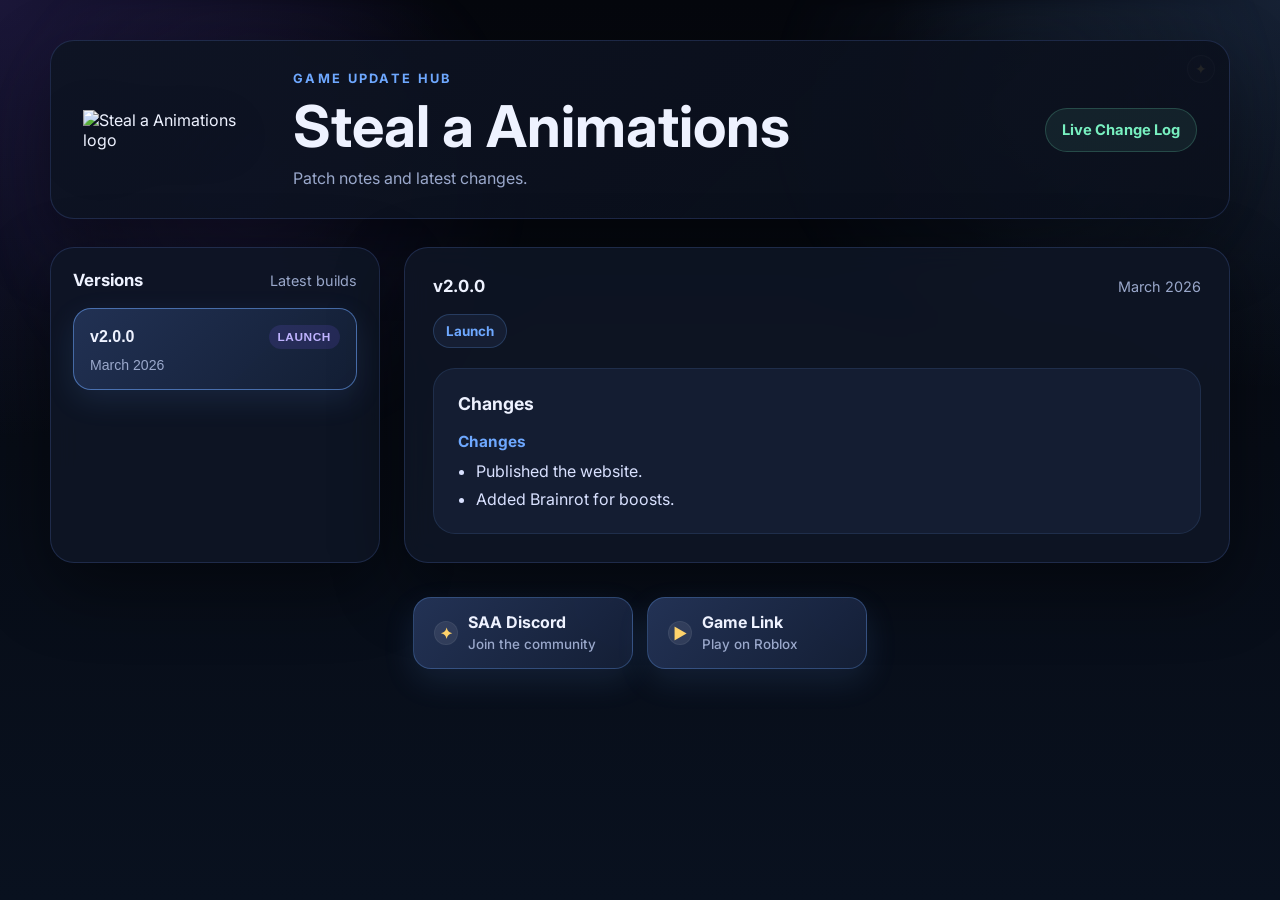
==== index.html @ 0768f2f4 "Add files via upload" ====
<!DOCTYPE html>
<html lang="en">
<head>
  <meta charset="UTF-8" />
  <meta name="viewport" content="width=device-width, initial-scale=1.0" />
  <title>Steal a Animations</title>
  <link rel="preconnect" href="https://fonts.googleapis.com" />
  <link rel="preconnect" href="https://fonts.gstatic.com" crossorigin />
  <link href="https://fonts.googleapis.com/css2?family=Cinzel:wght@700;800&family=Inter:wght@400;500;600;700;800&display=swap" rel="stylesheet" />
  <link rel="stylesheet" href="styles.css" />
</head>
<body>
  <div class="background-glow"></div>
  <div id="confettiLayer" class="confetti-layer" aria-hidden="true"></div>
  <div id="secretMessage" class="secret-message" aria-hidden="true">
    <div class="secret-message-card">
      <div>CONGRATS, YOU WON BRAINROT STOCK 2/3!!!</div>
      <div class="secret-message-subtitle">WRITE TO JAIVIVO ON DISCORD!</div>
    </div>
  </div>

  <main class="app-shell">
    <header class="hero">
      <button id="secretButton" class="secret-button" type="button" aria-label="Secret surprise">✦</button>
      <div class="hero-brand">
        <img class="hero-logo" src="assets/logo.png" alt="Steal a Animations logo" />
      </div>
      <div class="hero-copy">
        <p class="eyebrow">Game Update Hub</p>
        <h1>Steal a Animations</h1>
        <p class="hero-subtitle">Patch notes and latest changes.</p>
      </div>
      <div class="hero-badge">Live Change Log</div>
    </header>

    <section class="updates-layout">
      <aside class="versions-panel">
        <div class="panel-header">
          <h2>Versions</h2>
          <span>Latest builds</span>
        </div>
        <div id="versionList" class="version-list" aria-label="Patch versions"></div>
      </aside>

      <section class="details-panel">
        <div class="panel-header">
          <h2 id="detailsVersion">Version</h2>
          <span id="detailsDate">Release date</span>
        </div>

        <div class="meta-row">
          <span class="meta-pill" id="detailsTag">Update</span>
        </div>

        <div class="changes-card">
          <h3>Changes</h3>
          <div id="changesContent" class="changes-content"></div>
        </div>
      </section>
    </section>

    <footer class="footer-links">
      <a class="footer-button" href="https://discord.gg/XKnsjCn2jM" target="_blank" rel="noreferrer" data-icon="✦">
        <span class="footer-button-label">SAA Discord</span>
        <span class="footer-button-subtitle">Join the community</span>
      </a>
      <a class="footer-button" href="https://www.roblox.com/games/136564450606437/Steal-A-Animations" target="_blank" rel="noreferrer" data-icon="▶">
        <span class="footer-button-label">Game Link</span>
        <span class="footer-button-subtitle">Play on Roblox</span>
      </a>
    </footer>
  </main>

  <script src="script.js"></script>
</body>
</html>
---- styles.css ----
* {
  box-sizing: border-box;
}

:root {
  --bg: #070b14;
  --bg-secondary: rgba(15, 22, 38, 0.82);
  --panel: rgba(16, 24, 40, 0.88);
  --panel-strong: rgba(21, 31, 52, 0.96);
  --border: rgba(111, 150, 255, 0.18);
  --text: #eef2ff;
  --muted: #9aa8cb;
  --accent: #6ea8ff;
  --accent-strong: #7d5cff;
  --success: #78f0c0;
  --shadow: 0 24px 70px rgba(0, 0, 0, 0.45);
}

body {
  margin: 0;
  min-height: 100vh;
  font-family: "Inter", sans-serif;
  background:
    radial-gradient(circle at top left, rgba(125, 92, 255, 0.18), transparent 28%),
    radial-gradient(circle at top right, rgba(110, 168, 255, 0.16), transparent 25%),
    linear-gradient(180deg, #05070d 0%, #09111f 100%);
  color: var(--text);
}

.background-glow {
  position: fixed;
  inset: 0;
  pointer-events: none;
  background:
    radial-gradient(circle at 20% 20%, rgba(125, 92, 255, 0.1), transparent 22%),
    radial-gradient(circle at 80% 12%, rgba(110, 168, 255, 0.08), transparent 20%);
  filter: blur(8px);
  animation: driftGlow 10s ease-in-out infinite alternate;
}

.confetti-layer {
  position: fixed;
  inset: 0;
  overflow: hidden;
  pointer-events: none;
  z-index: 30;
}

.confetti-piece {
  position: absolute;
  top: -10vh;
  width: 10px;
  height: 18px;
  border-radius: 3px;
  opacity: 0.95;
  animation: confettiFall linear forwards;
  will-change: transform, opacity;
}

.secret-message {
  position: fixed;
  inset: 0;
  display: grid;
  place-items: center;
  padding: 24px;
  pointer-events: none;
  opacity: 0;
  z-index: 31;
}

.secret-message.show {
  animation: messageFade 3.4s ease forwards;
}

.secret-message-card {
  max-width: 860px;
  padding: 24px 32px;
  border: 1px solid rgba(255, 211, 107, 0.32);
  border-radius: 22px;
  background:
    radial-gradient(circle at top, rgba(255, 214, 116, 0.18), transparent 55%),
    linear-gradient(135deg, rgba(21, 28, 46, 0.95), rgba(10, 16, 28, 0.96));
  box-shadow: 0 28px 70px rgba(0, 0, 0, 0.46);
  color: #ffe8a3;
  text-align: center;
  text-wrap: balance;
  font-family: "Cinzel", serif;
  font-size: clamp(1.35rem, 3.4vw, 2.6rem);
  font-weight: 800;
  letter-spacing: 0.05em;
  line-height: 1.25;
  text-shadow: 0 0 20px rgba(255, 211, 107, 0.2);
  transform: scale(0.9) translateY(16px);
}

.secret-message-subtitle {
  margin-top: 12px;
  color: #fff2bf;
  font-family: "Inter", sans-serif;
  font-size: clamp(0.95rem, 2vw, 1.2rem);
  font-weight: 800;
  letter-spacing: 0.06em;
}

.secret-message.show .secret-message-card {
  animation: messagePop 3.4s ease forwards;
}

.app-shell {
  position: relative;
  z-index: 1;
  width: min(1180px, calc(100% - 32px));
  margin: 0 auto;
  padding: 40px 0;
}

.hero {
  position: relative;
  display: flex;
  align-items: center;
  justify-content: space-between;
  gap: 20px;
  margin-bottom: 28px;
  padding: 30px 32px;
  border: 1px solid var(--border);
  border-radius: 24px;
  background: linear-gradient(135deg, rgba(14, 20, 35, 0.94), rgba(10, 15, 27, 0.86));
  box-shadow: var(--shadow);
}

.secret-button {
  position: absolute;
  top: 14px;
  right: 14px;
  width: 28px;
  height: 28px;
  border: 1px solid rgba(255, 255, 255, 0.06);
  border-radius: 50%;
  background: rgba(255, 255, 255, 0.025);
  color: rgba(255, 215, 105, 0.28);
  font-size: 0.9rem;
  cursor: pointer;
  opacity: 0.32;
  transition: transform 0.2s ease, opacity 0.2s ease, box-shadow 0.2s ease, color 0.2s ease, background 0.2s ease;
}

.secret-button:hover {
  opacity: 0.92;
  color: #ffd36b;
  background: rgba(255, 255, 255, 0.06);
  box-shadow: 0 0 18px rgba(255, 211, 107, 0.28);
  transform: scale(1.08) rotate(10deg);
}

.secret-button:active {
  transform: scale(0.96);
}

.hero-brand {
  flex: 0 0 auto;
  display: flex;
  align-items: center;
}

.hero-logo {
  width: clamp(110px, 18vw, 190px);
  height: auto;
  display: block;
  object-fit: contain;
  filter: drop-shadow(0 14px 24px rgba(0, 0, 0, 0.35));
  animation: floatLogo 4.6s ease-in-out infinite;
}

.hero-copy {
  flex: 1;
}

.eyebrow {
  margin: 0 0 10px;
  color: var(--accent);
  font-size: 0.8rem;
  font-weight: 700;
  letter-spacing: 0.18em;
  text-transform: uppercase;
}

h1 {
  margin: 0;
  font-size: clamp(2rem, 5vw, 3.6rem);
  line-height: 1.05;
}

.hero-subtitle {
  margin: 12px 0 0;
  color: var(--muted);
  font-size: 1rem;
}

.hero-badge {
  padding: 12px 16px;
  border: 1px solid rgba(120, 240, 192, 0.2);
  border-radius: 999px;
  background: rgba(120, 240, 192, 0.08);
  color: var(--success);
  font-size: 0.92rem;
  font-weight: 700;
  white-space: nowrap;
}

.updates-layout {
  display: grid;
  grid-template-columns: 330px 1fr;
  gap: 24px;
}

.versions-panel,
.details-panel {
  border: 1px solid var(--border);
  border-radius: 24px;
  background: var(--bg-secondary);
  box-shadow: var(--shadow);
  backdrop-filter: blur(14px);
}

.versions-panel {
  padding: 22px;
}

.details-panel {
  padding: 28px;
}

.panel-header {
  display: flex;
  align-items: center;
  justify-content: space-between;
  gap: 12px;
  margin-bottom: 18px;
}

.panel-header h2 {
  margin: 0;
  font-size: 1.05rem;
}

.panel-header span {
  color: var(--muted);
  font-size: 0.9rem;
}

.version-list {
  display: flex;
  flex-direction: column;
  gap: 12px;
}

.version-button {
  position: relative;
  overflow: hidden;
  width: 100%;
  padding: 16px;
  border: 1px solid transparent;
  border-radius: 18px;
  background: rgba(14, 20, 34, 0.86);
  color: var(--text);
  text-align: left;
  cursor: pointer;
  transition: transform 0.18s ease, border-color 0.18s ease, background 0.18s ease, box-shadow 0.18s ease;
}

.version-button::before {
  content: "";
  position: absolute;
  inset: -40% auto auto -30%;
  width: 70px;
  height: 180%;
  background: linear-gradient(180deg, transparent, rgba(255, 255, 255, 0.18), transparent);
  transform: rotate(25deg) translateX(-130px);
  opacity: 0;
  transition: transform 0.5s ease, opacity 0.35s ease;
}

.version-button:hover {
  transform: translateY(-2px);
  border-color: rgba(110, 168, 255, 0.35);
  background: rgba(18, 27, 46, 0.95);
}

.version-button:hover::before {
  opacity: 1;
  transform: rotate(25deg) translateX(320px);
}

.version-button:active {
  transform: scale(0.985);
}

.version-button.active {
  border-color: rgba(110, 168, 255, 0.55);
  background: linear-gradient(135deg, rgba(36, 52, 88, 0.92), rgba(20, 31, 54, 0.95));
  box-shadow: 0 10px 30px rgba(110, 168, 255, 0.12);
}

.version-top {
  display: flex;
  align-items: center;
  justify-content: space-between;
  gap: 12px;
  margin-bottom: 8px;
}

.version-name {
  font-weight: 700;
  font-size: 1rem;
}

.version-label {
  padding: 5px 9px;
  border-radius: 999px;
  background: rgba(125, 92, 255, 0.14);
  color: #bfb3ff;
  font-size: 0.74rem;
  font-weight: 700;
  text-transform: uppercase;
  letter-spacing: 0.05em;
}

.version-date {
  color: var(--muted);
  font-size: 0.88rem;
}

.meta-row {
  display: flex;
  gap: 10px;
  margin-bottom: 20px;
}

.meta-pill {
  display: inline-flex;
  align-items: center;
  padding: 8px 12px;
  border: 1px solid rgba(110, 168, 255, 0.22);
  border-radius: 999px;
  background: rgba(110, 168, 255, 0.08);
  color: var(--accent);
  font-size: 0.84rem;
  font-weight: 700;
}

.changes-card {
  position: relative;
  overflow: hidden;
  padding: 24px;
  border-radius: 22px;
  background: var(--panel-strong);
  border: 1px solid rgba(110, 168, 255, 0.12);
  transform-origin: top center;
}

.changes-card::after {
  content: "";
  position: absolute;
  inset: 0;
  background: linear-gradient(110deg, transparent 20%, rgba(255, 255, 255, 0.09) 50%, transparent 80%);
  transform: translateX(-120%);
  opacity: 0;
  pointer-events: none;
}

.details-panel.is-animating .changes-card {
  animation: panelReveal 0.45s ease;
}

.details-panel.is-animating .changes-card::after {
  opacity: 1;
  animation: panelShine 0.6s ease;
}

.changes-card h3 {
  margin: 0 0 18px;
  font-size: 1.1rem;
}

.change-group + .change-group {
  margin-top: 18px;
}

.change-group h4 {
  margin: 0 0 10px;
  color: var(--accent);
  font-size: 0.96rem;
}

.change-group ul {
  margin: 0;
  padding-left: 18px;
  color: #d9e1ff;
}

.change-group li + li {
  margin-top: 8px;
}

.footer-links {
  display: flex;
  flex-wrap: wrap;
  gap: 14px;
  justify-content: center;
  margin-top: 28px;
  padding: 6px 0 12px;
}

.footer-button {
  position: relative;
  overflow: hidden;
  display: inline-flex;
  flex-direction: column;
  align-items: flex-start;
  justify-content: center;
  gap: 4px;
  min-width: 220px;
  padding: 16px 22px 16px 54px;
  border: 1px solid rgba(110, 168, 255, 0.28);
  border-radius: 18px;
  background:
    linear-gradient(135deg, rgba(36, 52, 88, 0.96), rgba(20, 31, 54, 0.98)),
    radial-gradient(circle at top right, rgba(125, 92, 255, 0.2), transparent 40%);
  color: var(--text);
  font-weight: 700;
  text-decoration: none;
  box-shadow: 0 12px 32px rgba(110, 168, 255, 0.12);
  transition: transform 0.18s ease, border-color 0.18s ease, box-shadow 0.18s ease, background 0.18s ease;
}

.footer-button::before {
  content: attr(data-icon);
  position: absolute;
  left: 20px;
  top: 50%;
  transform: translateY(-50%);
  width: 24px;
  height: 24px;
  display: grid;
  place-items: center;
  border-radius: 50%;
  background: rgba(255, 255, 255, 0.08);
  color: #ffd36b;
  font-size: 0.95rem;
  box-shadow: inset 0 0 0 1px rgba(255, 255, 255, 0.06);
}

.footer-button::after {
  content: "";
  position: absolute;
  inset: -120% auto auto -20%;
  width: 80px;
  height: 300%;
  background: linear-gradient(180deg, transparent, rgba(255, 255, 255, 0.18), transparent);
  transform: rotate(25deg) translateX(-120px);
  transition: transform 0.55s ease;
  pointer-events: none;
}

.footer-button-label {
  font-size: 1rem;
  line-height: 1.1;
}

.footer-button-subtitle {
  color: var(--muted);
  font-size: 0.84rem;
  font-weight: 500;
}

.footer-button:hover {
  transform: translateY(-3px) scale(1.01);
  border-color: rgba(125, 92, 255, 0.5);
  box-shadow: 0 18px 40px rgba(125, 92, 255, 0.18);
}

.footer-button:hover::after {
  transform: rotate(25deg) translateX(360px);
}

.footer-button:active {
  transform: scale(0.985);
}

@keyframes driftGlow {
  0% {
    transform: translate3d(0, 0, 0) scale(1);
  }
  100% {
    transform: translate3d(0, -8px, 0) scale(1.04);
  }
}

@keyframes floatLogo {
  0%,
  100% {
    transform: translateY(0);
  }
  50% {
    transform: translateY(-6px);
  }
}

@keyframes panelReveal {
  0% {
    opacity: 0.35;
    transform: translateY(10px) scale(0.985);
  }
  100% {
    opacity: 1;
    transform: translateY(0) scale(1);
  }
}

@keyframes panelShine {
  0% {
    transform: translateX(-120%);
  }
  100% {
    transform: translateX(150%);
  }
}

@keyframes confettiFall {
  0% {
    transform: translate3d(0, 0, 0) rotate(0deg);
    opacity: 0;
  }
  8% {
    opacity: 1;
  }
  100% {
    transform: translate3d(var(--drift-x), 110vh, 0) rotate(var(--spin));
    opacity: 0;
  }
}

@keyframes messageFade {
  0%,
  12%,
  78% {
    opacity: 1;
  }
  100% {
    opacity: 0;
  }
}

@keyframes messagePop {
  0% {
    transform: scale(0.82) translateY(24px);
    opacity: 0;
  }
  16% {
    transform: scale(1.03) translateY(0);
    opacity: 1;
  }
  78% {
    transform: scale(1) translateY(0);
    opacity: 1;
  }
  100% {
    transform: scale(0.96) translateY(-10px);
    opacity: 0;
  }
}

@media (max-width: 900px) {
  .updates-layout {
    grid-template-columns: 1fr;
  }

  .hero {
    flex-direction: column;
    align-items: flex-start;
  }

  .hero-logo {
    width: min(180px, 42vw);
  }

  .footer-button {
    width: 100%;
  }

  .secret-button {
    top: 10px;
    right: 10px;
  }
}

@media (max-width: 560px) {
  .app-shell {
    width: min(100% - 20px, 1180px);
    padding: 20px 0 28px;
  }

  .hero,
  .versions-panel,
  .details-panel {
    border-radius: 20px;
  }

  .hero,
  .details-panel {
    padding: 22px;
  }

  .versions-panel {
    padding: 18px;
  }
}
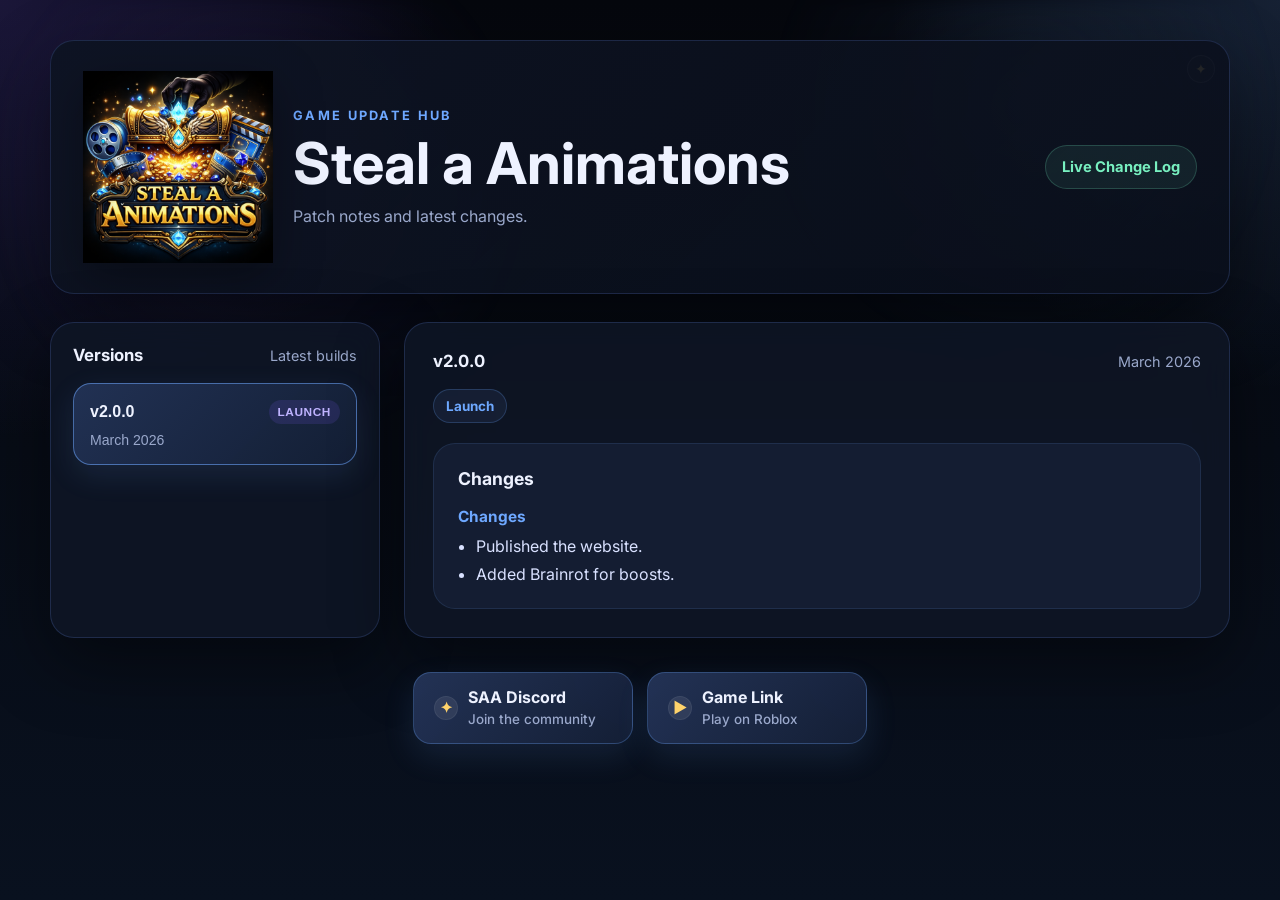
==== commit 65463b99: "Update index.html" ====
--- a/index.html
+++ b/index.html
@@ -23,7 +23,7 @@
     <header class="hero">
       <button id="secretButton" class="secret-button" type="button" aria-label="Secret surprise">✦</button>
       <div class="hero-brand">
-        <img class="hero-logo" src="assets/logo.png" alt="Steal a Animations logo" />
+       <img class="hero-logo" src="logo.png" alt="Steal a Animations logo" />
       </div>
       <div class="hero-copy">
         <p class="eyebrow">Game Update Hub</p>
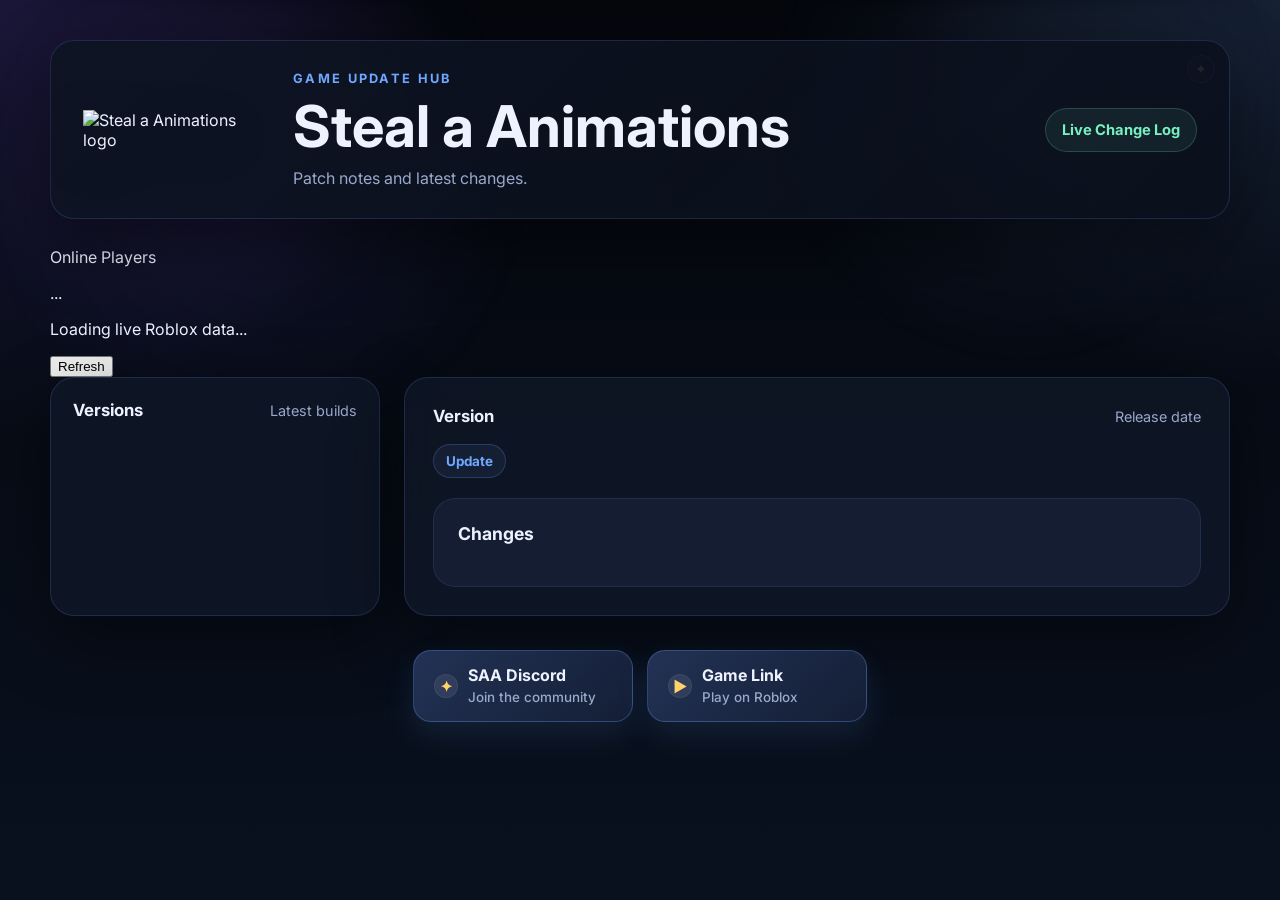
==== commit 8089c8f4: "Rename index (1).html to index.html" ====
--- a/index.html
+++ b/index.html
@@ -23,7 +23,7 @@
     <header class="hero">
       <button id="secretButton" class="secret-button" type="button" aria-label="Secret surprise">✦</button>
       <div class="hero-brand">
-       <img class="hero-logo" src="logo.png" alt="Steal a Animations logo" />
+        <img class="hero-logo" src="assets/logo.png" alt="Steal a Animations logo" />
       </div>
       <div class="hero-copy">
         <p class="eyebrow">Game Update Hub</p>
@@ -32,6 +32,15 @@
       </div>
       <div class="hero-badge">Live Change Log</div>
     </header>
+
+    <section class="online-panel" aria-live="polite">
+      <div class="online-panel-left">
+        <p class="online-label">Online Players</p>
+        <p id="onlineCount" class="online-count">...</p>
+        <p id="onlineMeta" class="online-meta">Loading live Roblox data...</p>
+      </div>
+      <button id="refreshOnlineButton" class="online-refresh-button" type="button">Refresh</button>
+    </section>
 
     <section class="updates-layout">
       <aside class="versions-panel">
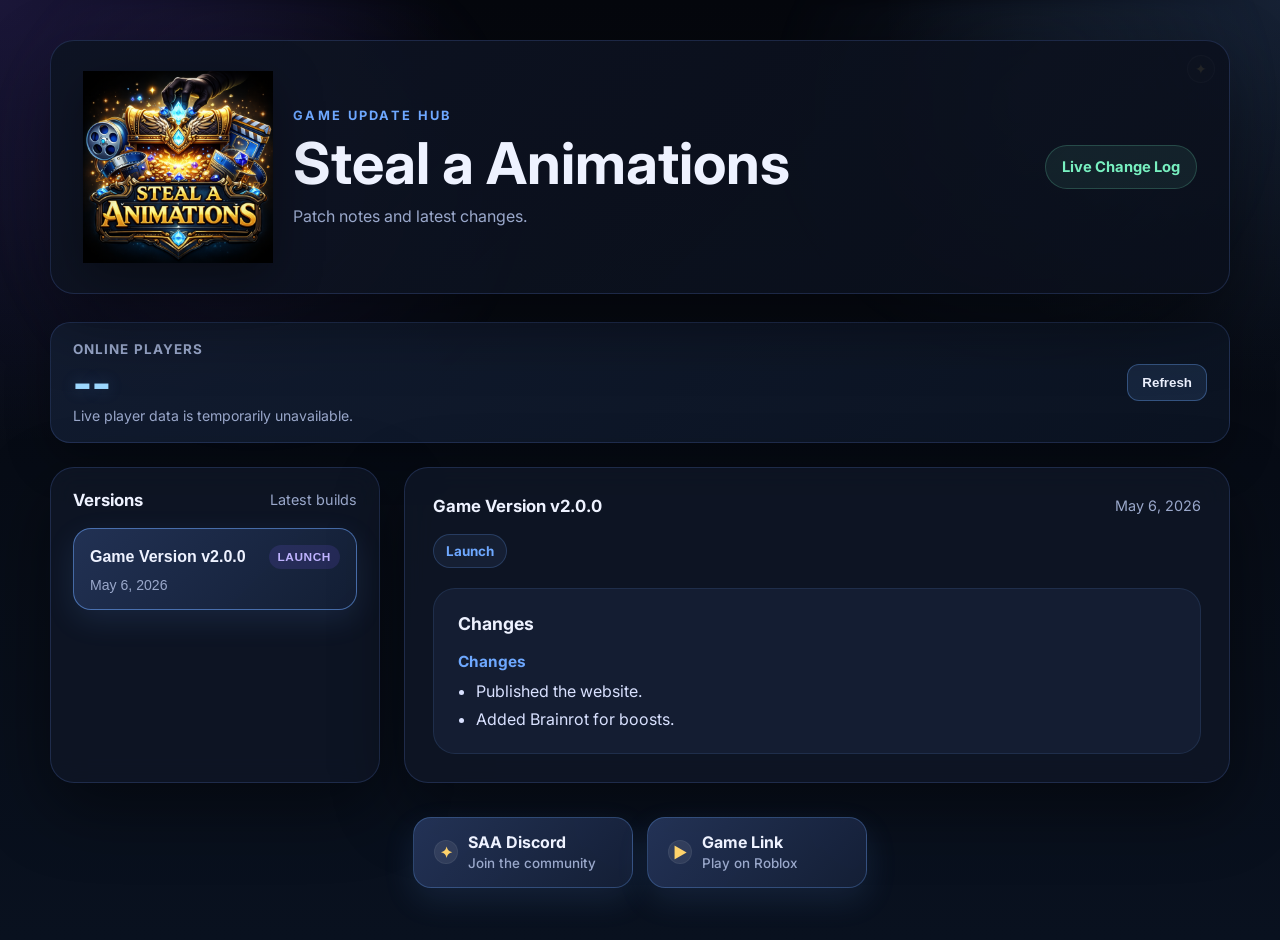
==== commit 0b36a81a: "Update index.html Update website" ====
--- a/index.html
+++ b/index.html
@@ -23,7 +23,7 @@
     <header class="hero">
       <button id="secretButton" class="secret-button" type="button" aria-label="Secret surprise">✦</button>
       <div class="hero-brand">
-        <img class="hero-logo" src="assets/logo.png" alt="Steal a Animations logo" />
+        <img class="hero-logo" src="logo.png" alt="Steal a Animations logo" />
       </div>
       <div class="hero-copy">
         <p class="eyebrow">Game Update Hub</p>
--- a/styles.css
+++ b/styles.css
@@ -207,6 +207,81 @@
   white-space: nowrap;
 }
 
+.online-panel {
+  display: flex;
+  align-items: center;
+  justify-content: space-between;
+  gap: 16px;
+  margin-bottom: 24px;
+  padding: 18px 22px;
+  border: 1px solid var(--border);
+  border-radius: 20px;
+  background: linear-gradient(135deg, rgba(19, 29, 50, 0.9), rgba(12, 20, 35, 0.9));
+  box-shadow: 0 16px 44px rgba(0, 0, 0, 0.3);
+}
+
+.online-panel-left {
+  min-width: 0;
+}
+
+.online-label {
+  margin: 0;
+  color: var(--muted);
+  font-size: 0.84rem;
+  font-weight: 700;
+  letter-spacing: 0.08em;
+  text-transform: uppercase;
+}
+
+.online-count {
+  margin: 6px 0 2px;
+  color: #9ed9ff;
+  font-size: clamp(1.8rem, 3.4vw, 2.6rem);
+  font-weight: 800;
+  letter-spacing: 0.01em;
+  line-height: 1;
+  text-shadow: 0 0 16px rgba(110, 168, 255, 0.25);
+  transition: color 0.25s ease, text-shadow 0.25s ease;
+}
+
+.online-count.tier-gold {
+  color: #ffd36b;
+  text-shadow: 0 0 18px rgba(255, 211, 107, 0.35);
+}
+
+.online-count.tier-pink {
+  color: #ff74d8;
+  text-shadow: 0 0 18px rgba(255, 116, 216, 0.38);
+}
+
+.online-meta {
+  margin: 0;
+  color: var(--muted);
+  font-size: 0.88rem;
+}
+
+.online-refresh-button {
+  flex: 0 0 auto;
+  border: 1px solid rgba(110, 168, 255, 0.35);
+  border-radius: 12px;
+  padding: 10px 14px;
+  background: rgba(110, 168, 255, 0.12);
+  color: var(--text);
+  font-weight: 700;
+  cursor: pointer;
+  transition: transform 0.16s ease, border-color 0.16s ease, background 0.16s ease;
+}
+
+.online-refresh-button:hover {
+  transform: translateY(-1px);
+  border-color: rgba(125, 92, 255, 0.55);
+  background: rgba(125, 92, 255, 0.15);
+}
+
+.online-refresh-button:active {
+  transform: scale(0.98);
+}
+
 .updates-layout {
   display: grid;
   grid-template-columns: 330px 1fr;
@@ -592,6 +667,11 @@
     top: 10px;
     right: 10px;
   }
+
+  .online-panel {
+    flex-direction: column;
+    align-items: flex-start;
+  }
 }
 
 @media (max-width: 560px) {
